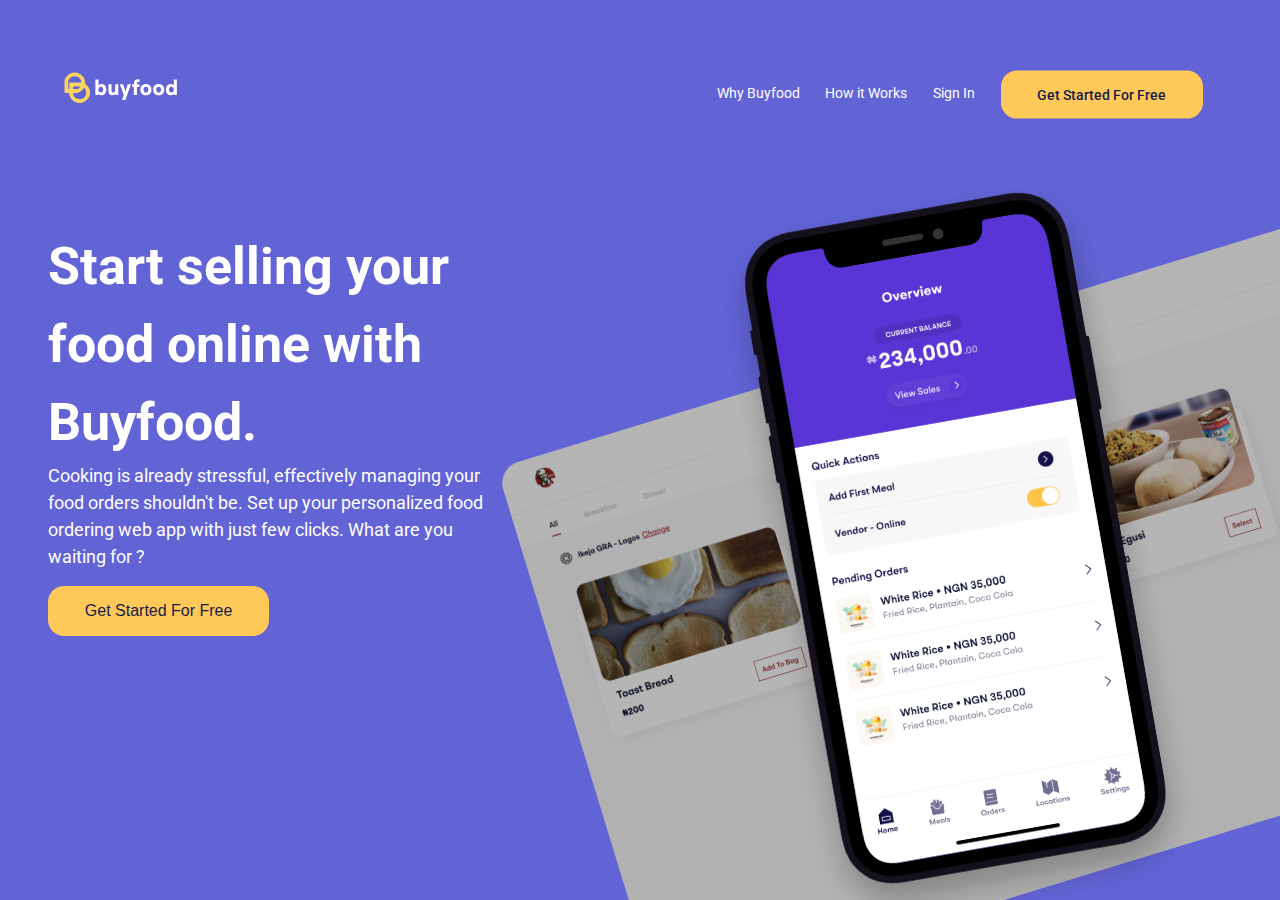
==== index.html @ 880d431c "Added and changed some markup" ====
<!DOCTYPE html>
<html lang="en">
<head>
    <meta charset="UTF-8">
    <meta name="viewport" content="width=device-width, initial-scale=1.0">
    <link rel="stylesheet" href="style.css">
    <title>Buy-Food Homepage Klone</title>
</head>
<body>
    <header class="showcase">
        <div class="showcase-top">

            <div class="top-logo">
                <img src="img/top-logo.svg" alt="">
            </div>
            <div class="showcase-menu">
                <ul>
                    <li>Why Buyfood </li>
                    <li> How it Works</li>
                    <li> Sign In</li>
                    <li class="btn-top" >Get Started For Free</li>
                </ul>
            </div>
        </div>


        <div class="showcase-content">

<div class="showcase-text">
    <h1 class="text-lg">Start selling your</h1>
    <h1 class="text-lg">food online with</h1>
    <h1 class="text-lg">Buyfood.</h1>
    <p class="text-md">Cooking is already stressful, effectively managing your</p>
    <p class="text-md">food orders shouldn't be. Set up your personalized food</p>
    <p class="text-md"> ordering web app with just few clicks. What are you </p>
    <p class="text-md">waiting for ?</p>
    <button class = "btn-lg">Get Started For Free</button>
</div>

<div class="showcase-img">
    <img src="img/dashboard.png" alt="">
     <img src="img/buy-phone.png" alt="" class="phone-img">
</div>



        </div>
    </header>

   
</body>
</html>
---- style.css ----
@import url('https://fonts.googleapis.com/css2?family=Roboto:wght@300;400;500&display=swap');


:root{
    --light-blue:#6263D5;
    --dark-blue:#171D49;
    --yellow:#FEC959;
}
*{
    box-sizing: border-box;
    margin: 0;
    padding: 0;
}
body{
    font-family: 'Roboto', sans-serif;
}
ul{
    list-style-type: none;
    display:flex;
    flex-flow: row nowrap;
    font-size: 14px;
    font-weight: 400;
 
}
li{
    margin: 0.8rem;
}

/* UTILITIES CLASS */
.btn-lg{
    color:var(--dark-blue);
    background: var(--yellow);
    padding: 1rem 2.3rem;
    font-size: 16px;
    font-weight: 500;
    border-radius: 1rem; 
    border: none;
    margin-top: 1rem;
}

.btn-top{
    color:var(--dark-blue);
    background: var(--yellow);
    padding: 1rem 2.3rem;
    font-size: 14px;
    font-weight: 500;
    transform: translateY(-30%);
    border-radius: 1rem; 
}
.text-lg{
    font-size: 52px;
}
.text-md{
    font-size: 18px;
    font-weight: 400;
}


/* SHOWCASE AREA*/
.showcase{
    background: var(--light-blue);
    color:#fff;
    height:100vh;
    position: relative;
    overflow: hidden;
}
.showcase-top{
    position: relative;
    height:20%;

}
.top-logo{
    position: absolute;
    top:40%;
    left:5%;
}
.showcase-menu{
    position: absolute;
    left:55%;
    top:40%;
}
.showcase-content{
   display: grid;
   grid-template-columns: 1fr 1fr;
    margin:3rem;
    text-align: start;
    line-height: 1.5;
    position: relative;
}
.showcase-text{
    width:100%;  
}
.showcase-content img{
    width:1000px;
    transform: rotate(-17deg);
    position: absolute;
    top:20%;
    left:43%;
}
.showcase-content .phone-img{
    width:400px;
    transform: rotate(-10deg);
    position: absolute;
    top:-9%;
    left:60%;
}
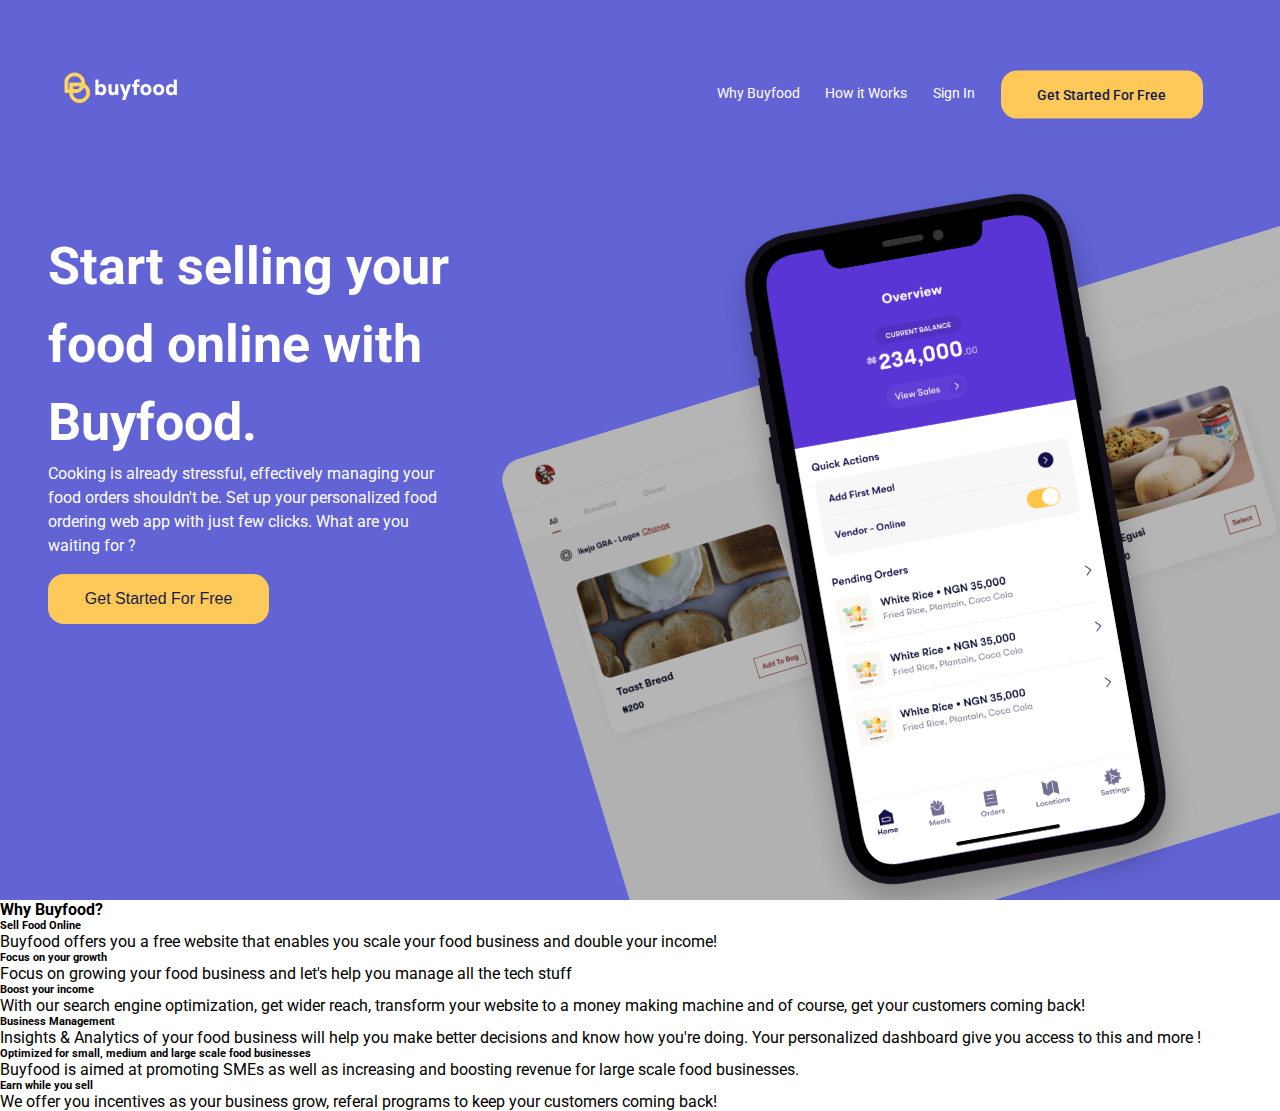
==== commit a4c4de3b: "Adding more markups" ====
--- a/index.html
+++ b/index.html
@@ -30,10 +30,10 @@
     <h1 class="text-lg">Start selling your</h1>
     <h1 class="text-lg">food online with</h1>
     <h1 class="text-lg">Buyfood.</h1>
-    <p class="text-md">Cooking is already stressful, effectively managing your</p>
-    <p class="text-md">food orders shouldn't be. Set up your personalized food</p>
-    <p class="text-md"> ordering web app with just few clicks. What are you </p>
-    <p class="text-md">waiting for ?</p>
+    <p class="text-sm">Cooking is already stressful, effectively managing your</p>
+    <p class="text-sm">food orders shouldn't be. Set up your personalized food</p>
+    <p class="text-sm"> ordering web app with just few clicks. What are you </p>
+    <p class="text-sm">waiting for ?</p>
     <button class = "btn-lg">Get Started For Free</button>
 </div>
 
@@ -41,11 +41,50 @@
     <img src="img/dashboard.png" alt="">
      <img src="img/buy-phone.png" alt="" class="phone-img">
 </div>
-
-
-
         </div>
     </header>
+
+    <section class="why-food">
+<div class= 'headings'>
+    <h4 >Why Buyfood?</h4>
+</div>
+<div class="why-food-content">
+
+<div class="why-food-text">
+    <h6> Sell Food Online</h6>
+    <p>Buyfood offers you a free website that enables you scale your food business and double your income!</p>
+</div>
+
+<div class="why-food-text">
+    <h6> Focus on your growth</h6>
+    <p>Focus on growing your food business and let's help you manage all the tech stuff</p>
+</div>
+
+<div class="why-food-text">
+    <h6> Boost your income</h6>
+    <p>With our search engine optimization, get wider reach, transform your website to a money making machine and of course, get your customers coming back!</p>
+</div>
+
+<div class="why-food-text">
+    <h6> Business Management</h6>
+    <p>Insights & Analytics of your food business will help you make better decisions and know how you're doing. Your personalized dashboard give you access to this and more !</p>
+</div>
+
+<div class="why-food-text">
+    <h6> Optimized for small, medium and large scale food businesses</h6>
+    <p>Buyfood is aimed at promoting SMEs as well as increasing and boosting revenue for large scale food businesses.</p>
+</div>
+
+<div class="why-food-text">
+    <h6>Earn while you sell</h6>
+    <p>We offer you incentives as your business grow, referal programs to keep your customers coming back!</p>
+</div>
+</div>
+    </section>
+
+    <section class="how-works">
+        
+    </section>
 
    
 </body>
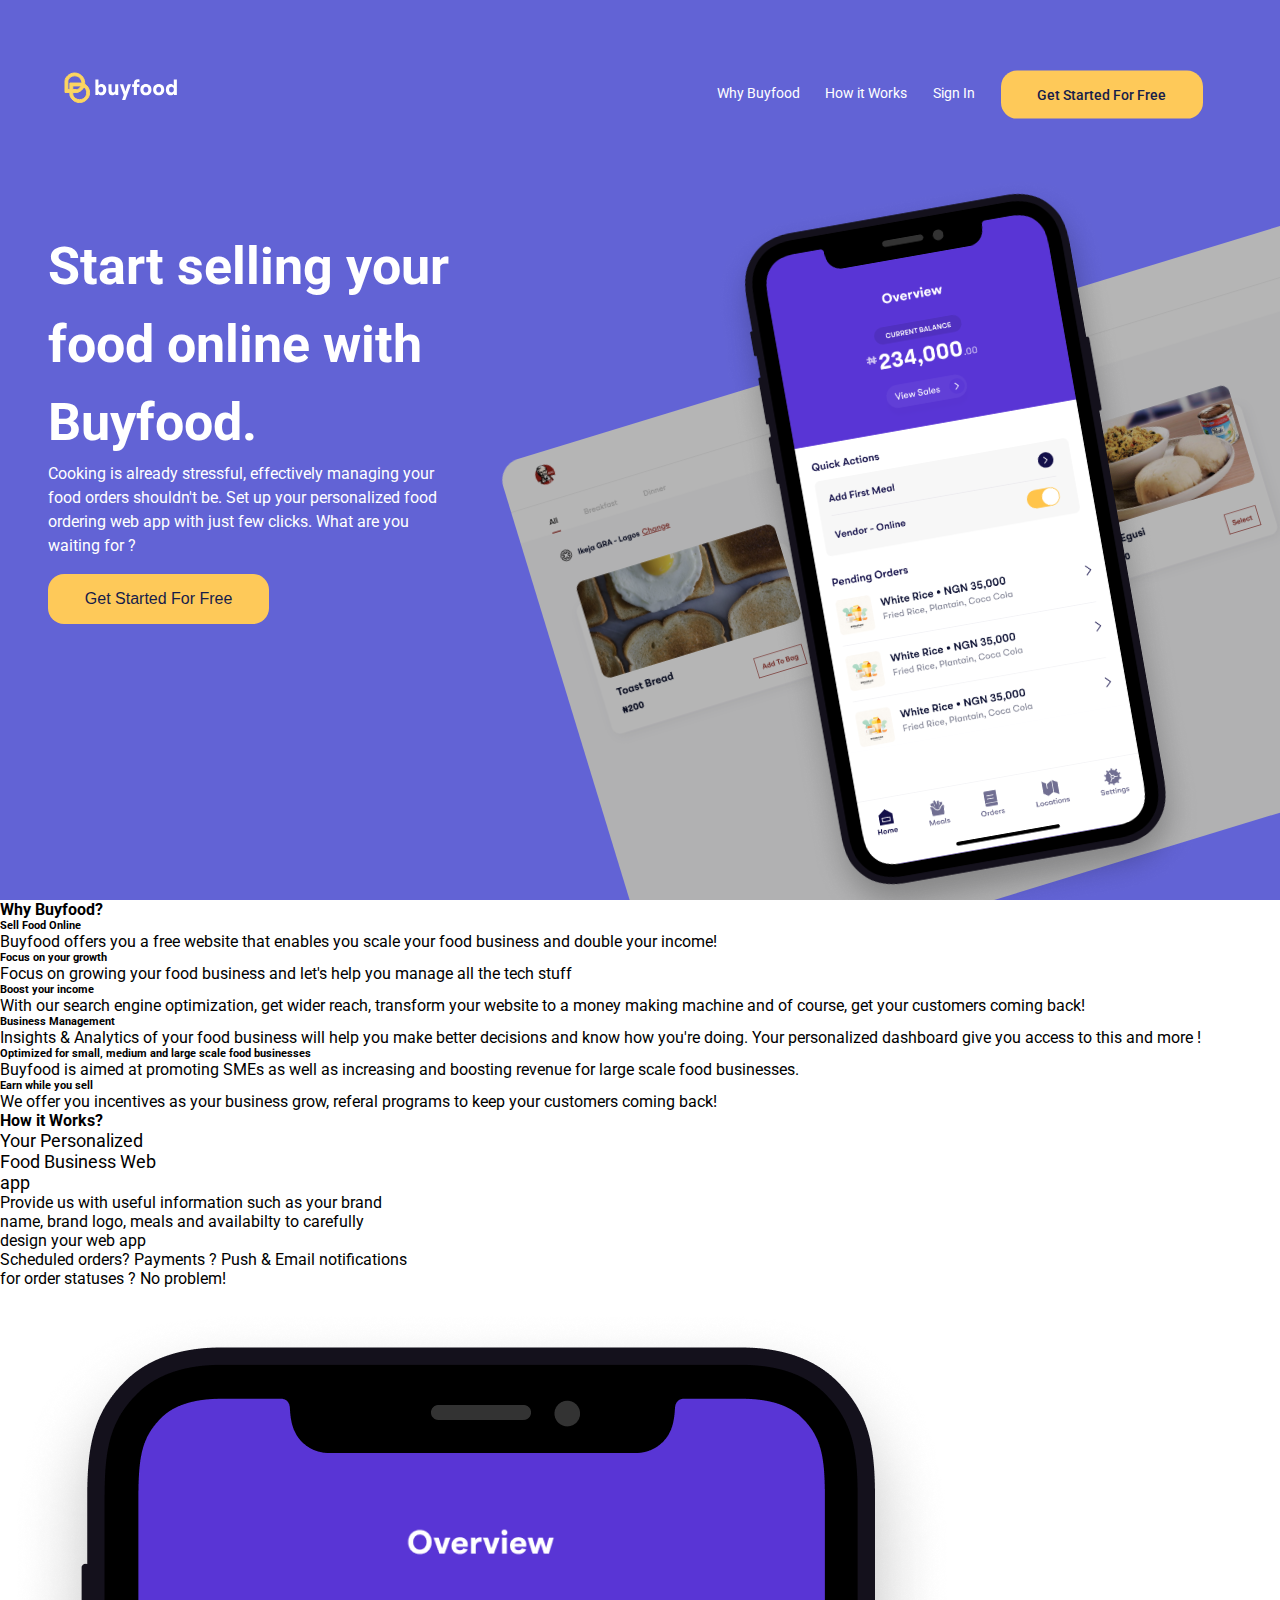
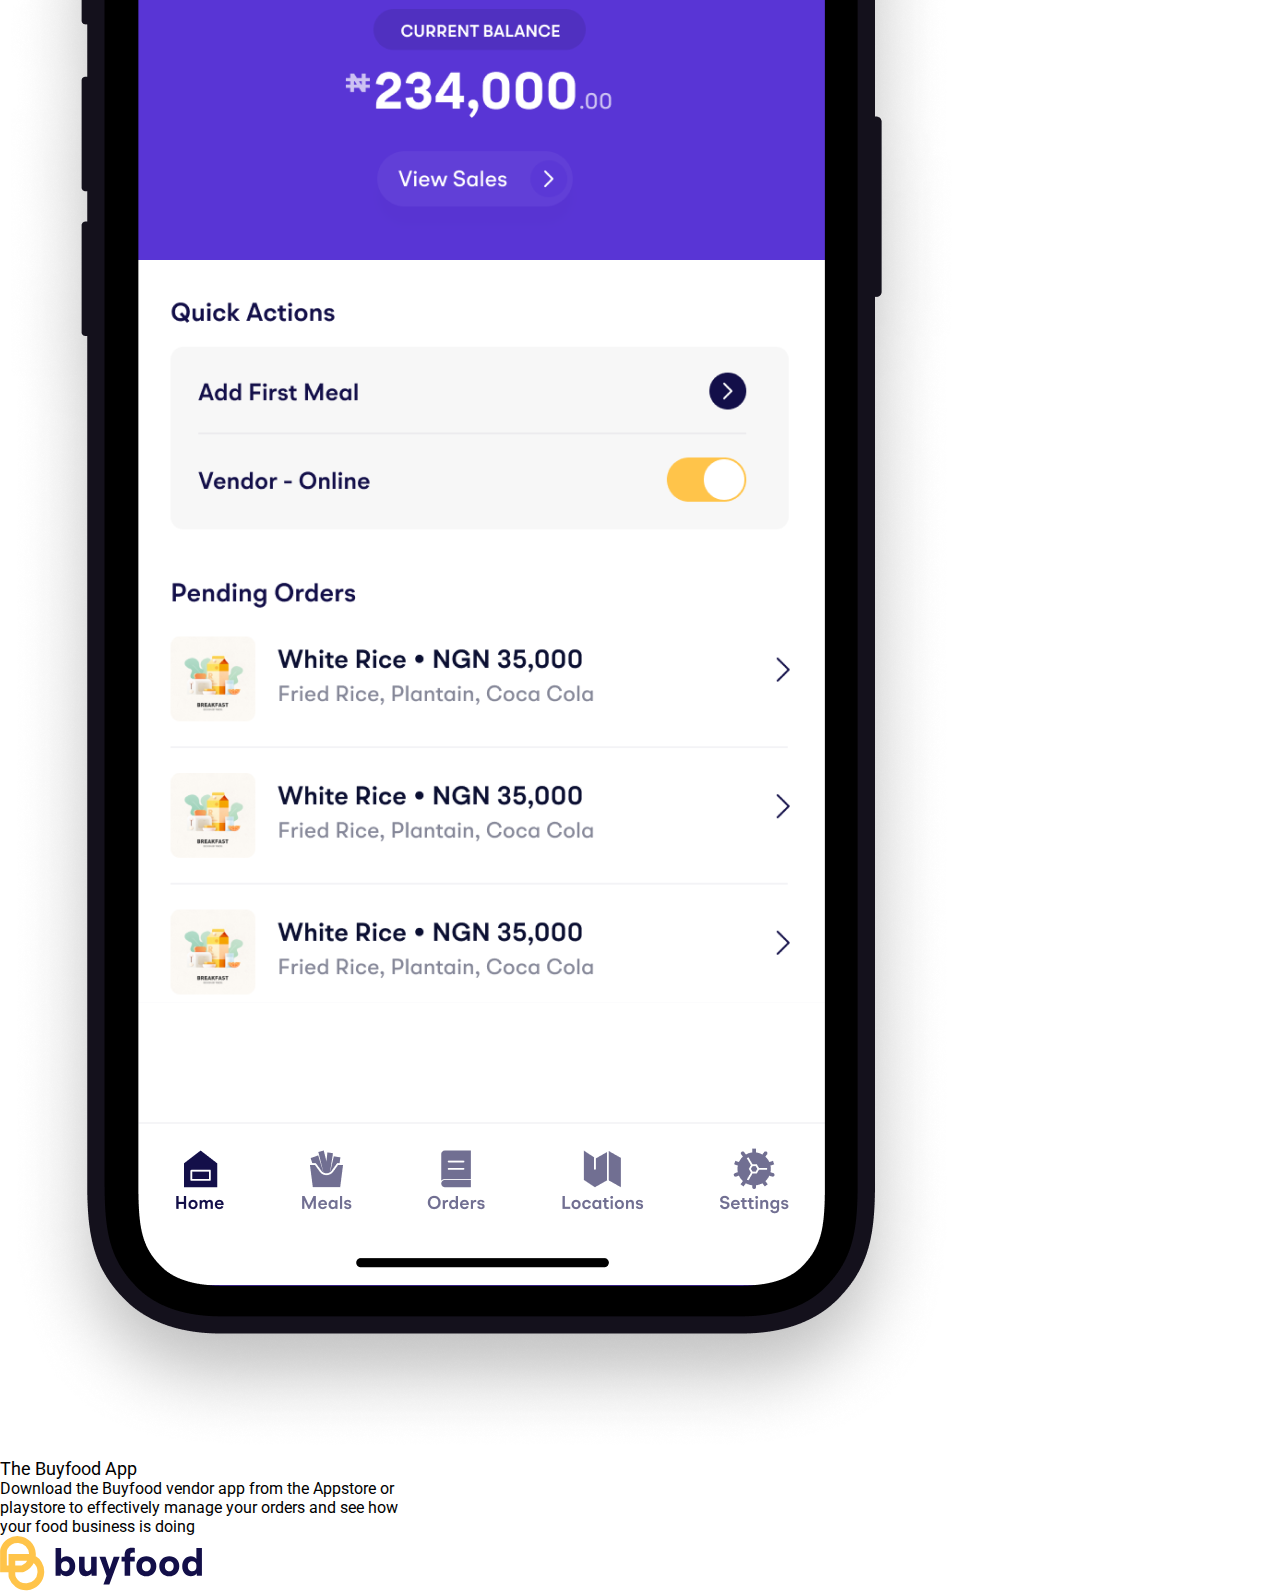
==== commit 05db6b35: "Added more markup for the how-it-works and footer section" ====
--- a/index.html
+++ b/index.html
@@ -83,8 +83,49 @@
     </section>
 
     <section class="how-works">
-        
+        <div class= 'headings'>
+            <h4 >How it Works?</h4>
+        </div>
+
+        <div class="how-works-content">
+    
+            <div class="how-works-text">
+                <h3 class="text-md">Your Personalized</h3>
+                <h3 class="text-md">Food Business Web</h3>
+                <h3 class="text-md">app</h3>
+
+                <p>Provide us with useful information such as your brand</p>
+                <p>name, brand logo, meals and availabilty to carefully</p>
+                <p>design your web app</p>
+                <p>Scheduled orders? Payments ? Push & Email notifications</p>
+                <p>for order statuses ? No problem!</p>
+            </div>
+
+            <div>
+                <img src="img/dash-white.png" alt="" class="why-text-dash">
+            </div>
+
+            <div>
+                <img src="img/buy-phone.png" alt="" class="why-text-phone">
+            </div>
+    
+            <div class="how-works-text2">
+
+                <h3 class="text-md">The Buyfood App</h3>
+
+                <p>Download the Buyfood vendor app from the Appstore or</p>
+                <p>playstore to effectively manage your orders and see how</p>
+                <p>your food business is doing</p>
+            </div>
+
+
+        </div>
+
     </section>
+
+    <footer>
+        <img src="img/bottom-logo.svg" alt="">
+    </footer>
 
    
 </body>
